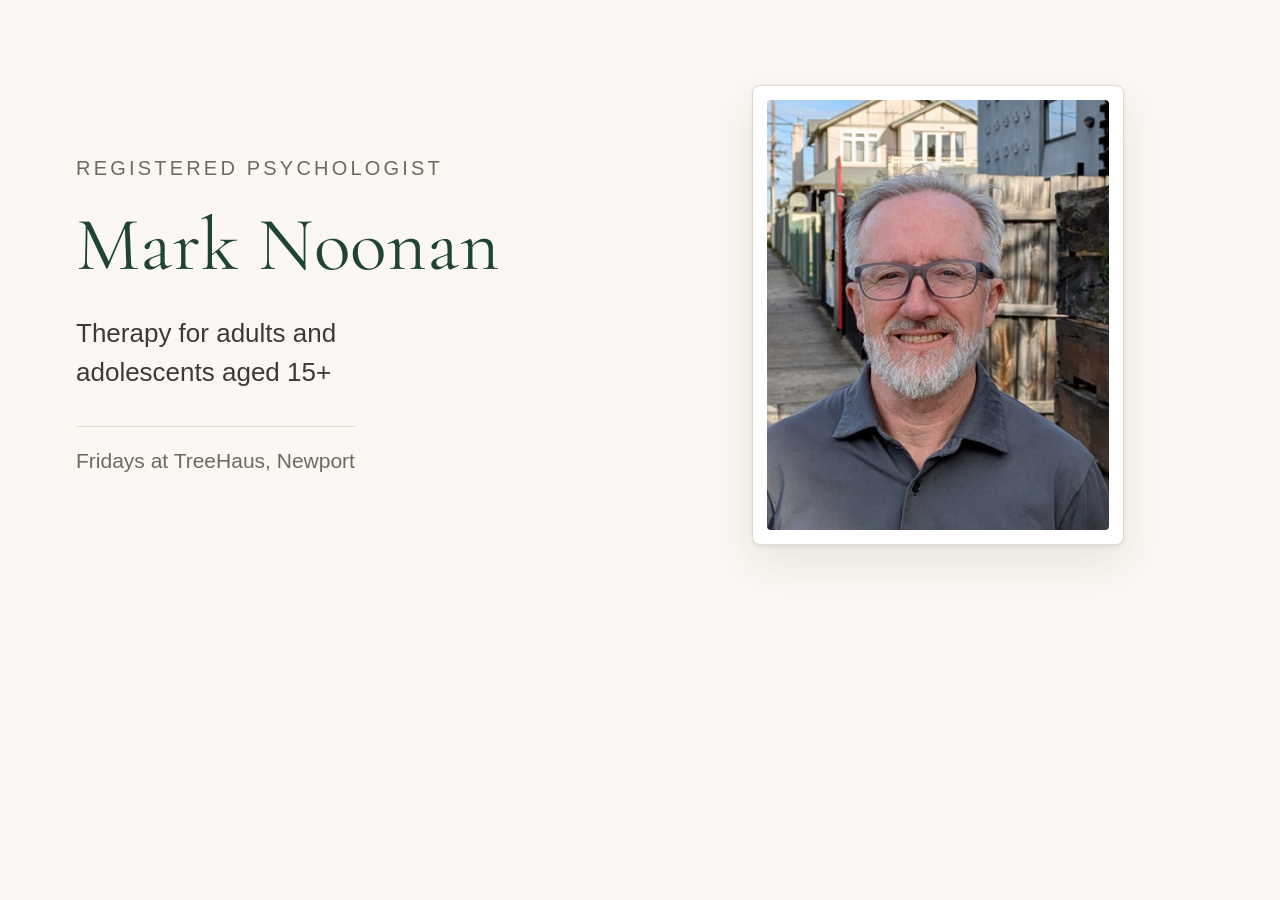
==== tools/og-card.html @ e82775a9 "Add files via upload" ====
<!DOCTYPE html>
<!-- Source for assets/og-card.jpg, the image shown when the site is shared.
     Rebuild after editing (any Chromium browser works):
       "/Applications/Brave Browser.app/Contents/MacOS/Brave Browser" --headless --disable-gpu \
         --force-device-scale-factor=2 --window-size=1200,630 \
         --screenshot=/tmp/og.png "file://$PWD/tools/og-card.html"
       sips -z 630 1200 /tmp/og.png --out /tmp/og1200.png
       sips -s format jpeg -s formatOptions 86 /tmp/og1200.png --out assets/og-card.jpg -->
<html><head><meta charset="utf-8">
<link rel="preconnect" href="https://fonts.googleapis.com">
<link rel="preconnect" href="https://fonts.gstatic.com" crossorigin>
<link href="https://fonts.googleapis.com/css2?family=Cormorant+Garamond:wght@400;500&display=swap" rel="stylesheet">
<style>
  * { box-sizing: border-box; margin: 0; }
  html, body { width: 1200px; height: 630px; }
  body {
    background: #FBF8F3;
    font-family: ui-sans-serif, -apple-system, "Helvetica Neue", Arial, sans-serif;
    color: #3C3A34;
    display: flex;
    align-items: center;
    gap: 64px;
    padding: 0 76px;
  }
  .text { flex: 1; }
  .eyebrow {
    font-size: 20px; letter-spacing: 0.16em; text-transform: uppercase;
    color: #6E6A60; margin-bottom: 26px;
  }
  h1 {
    font-family: "Cormorant Garamond", Garamond, "Times New Roman", serif;
    font-weight: 400; font-size: 76px; line-height: 1.05; color: #1F4436;
    letter-spacing: 0.01em; margin-bottom: 28px;
  }
  .sub { font-size: 26px; line-height: 1.5; color: #3C3A34; max-width: 19ch; }
  .place {
    margin-top: 34px; font-size: 21px; color: #6E6A60;
    padding-top: 22px; border-top: 1px solid #E2DACB; display: inline-block;
  }
  figure {
    width: 372px; flex: none;
    background: #fff; border: 1px solid #E2DACB; border-radius: 8px;
    padding: 14px;
    box-shadow: 0 2px 4px rgba(58,48,32,.07), 0 18px 44px rgba(58,48,32,.10);
  }
  img { display: block; width: 100%; height: 430px; object-fit: cover; border-radius: 4px; }
</style></head>
<body>
  <div class="text">
    <div class="eyebrow">Registered Psychologist</div>
    <h1>Mark Noonan</h1>
    <div class="sub">Therapy for adults and adolescents aged 15+</div>
    <div class="place">Fridays at TreeHaus, Newport</div>
  </div>
  <figure><img src="../assets/mark.jpg" alt=""></figure>
</body></html>
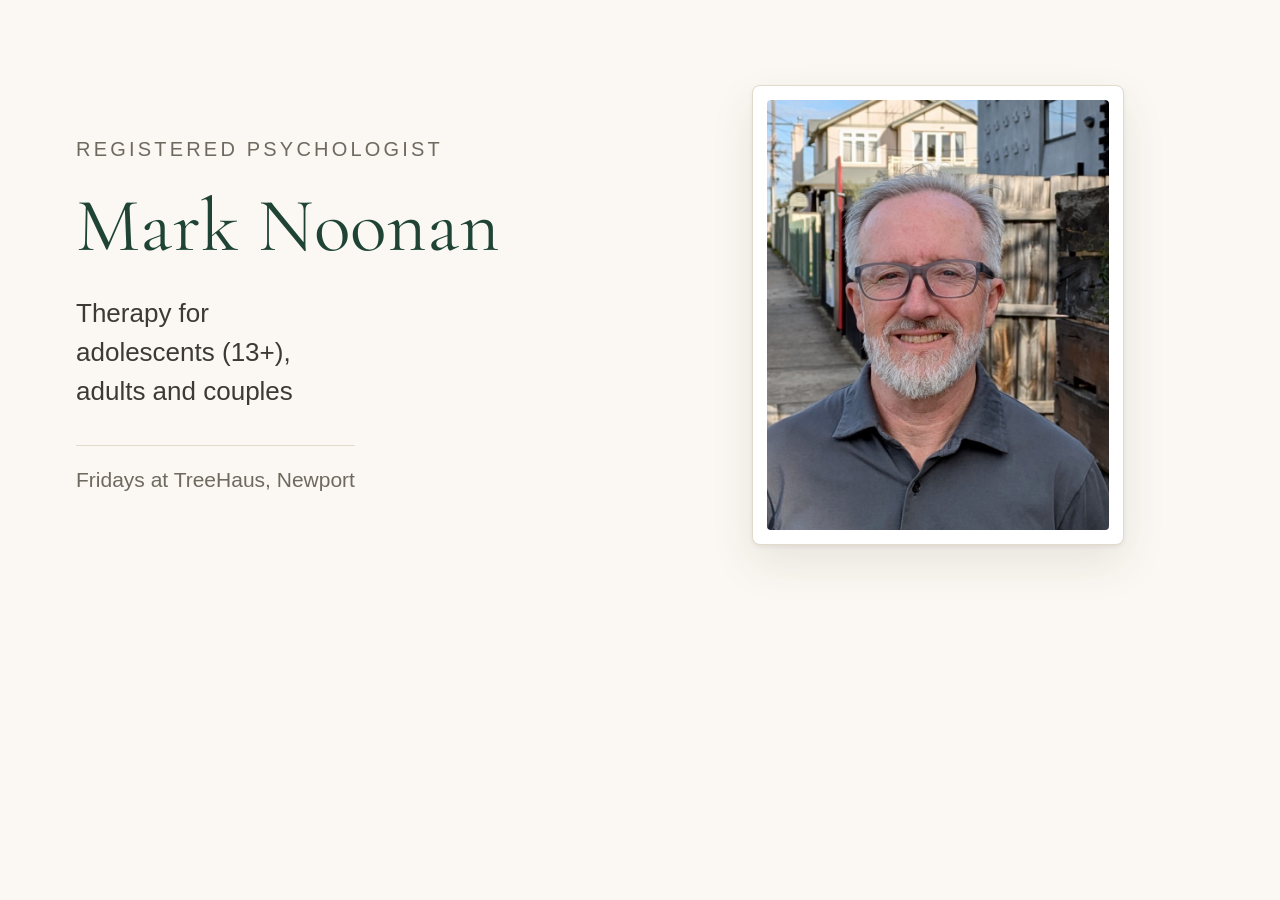
==== commit 3b7cd958: "Update content for current scope of practice and approach Replaces the copy in the overview, about, " ====
--- a/tools/og-card.html
+++ b/tools/og-card.html
@@ -49,7 +49,7 @@
   <div class="text">
     <div class="eyebrow">Registered Psychologist</div>
     <h1>Mark Noonan</h1>
-    <div class="sub">Therapy for adults and adolescents aged 15+</div>
+    <div class="sub">Therapy for adolescents (13+), adults and couples</div>
     <div class="place">Fridays at TreeHaus, Newport</div>
   </div>
   <figure><img src="../assets/mark.jpg" alt=""></figure>
